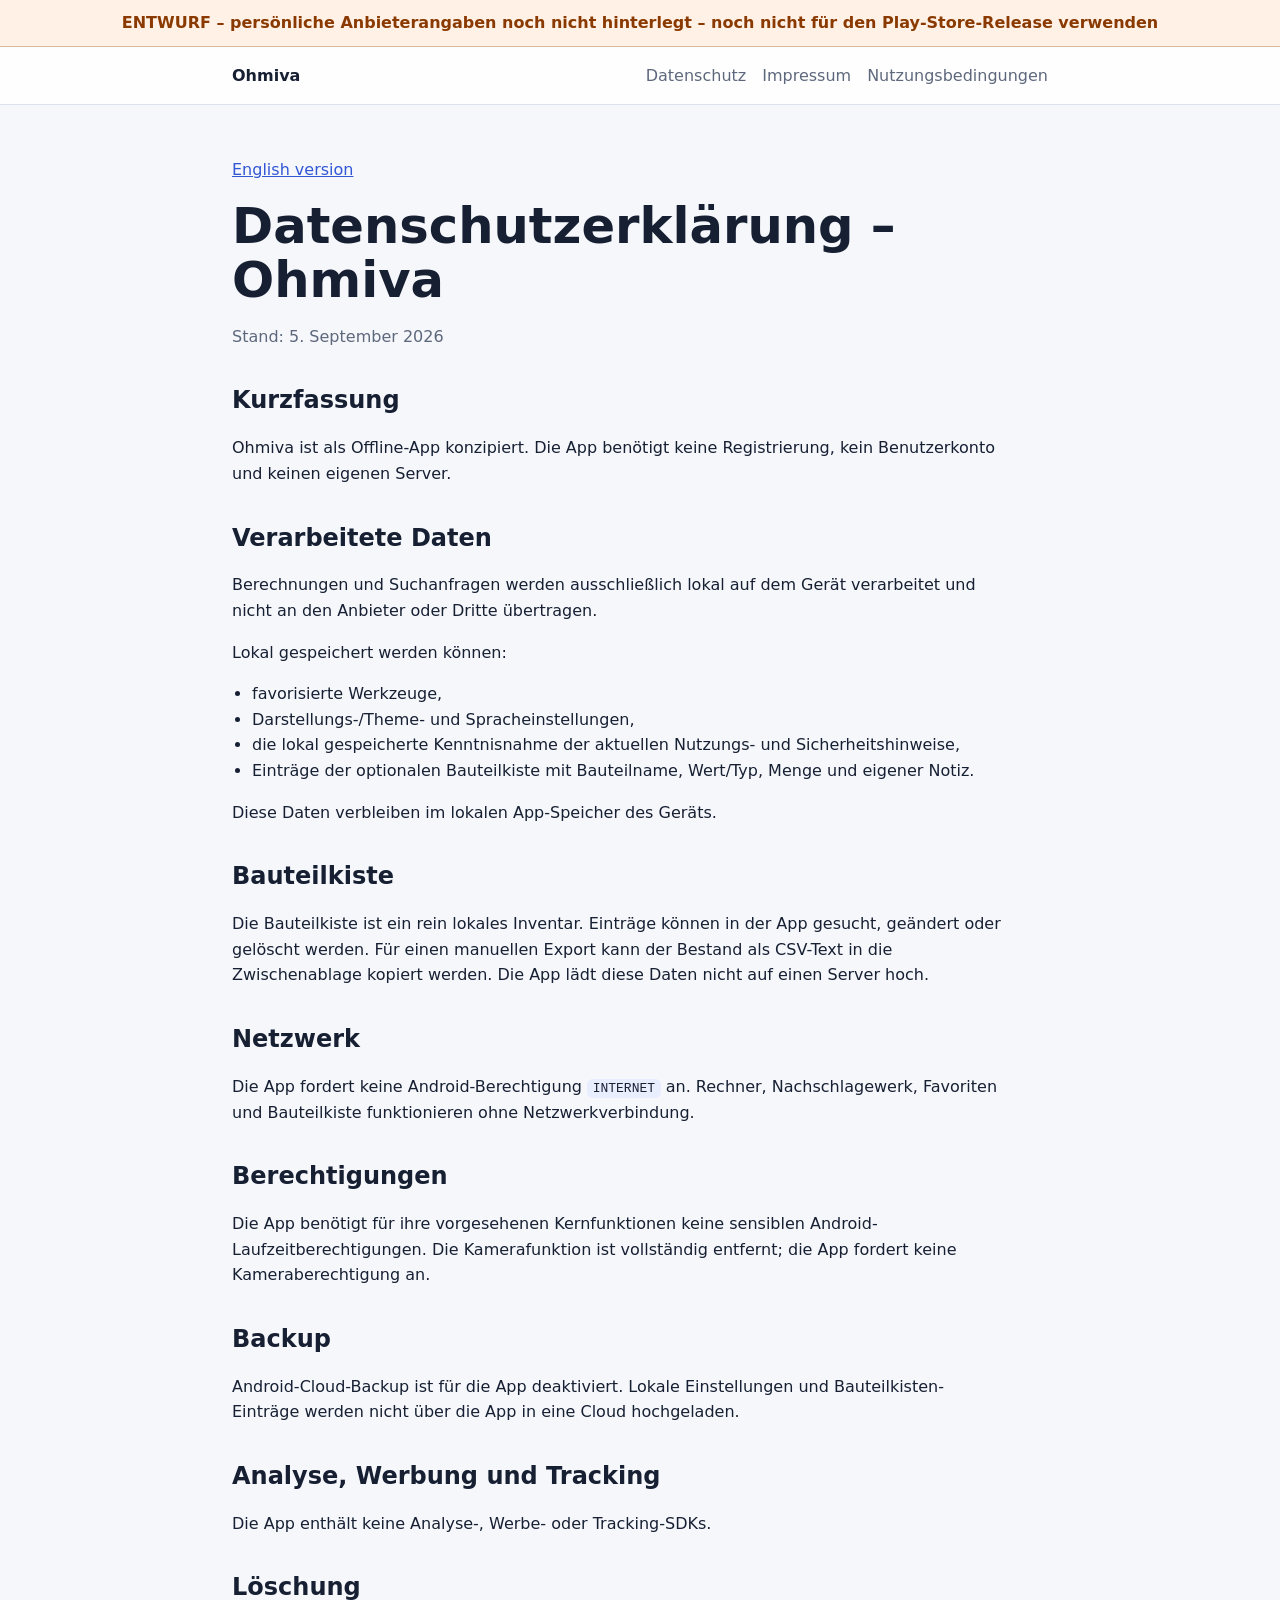
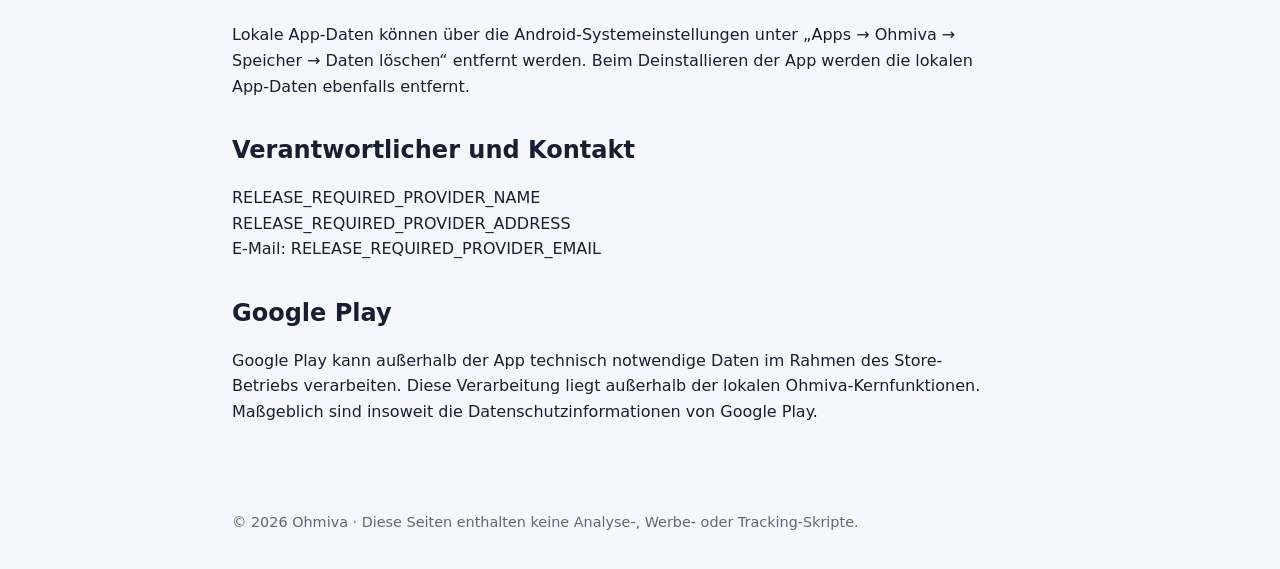
==== datenschutz.html @ b0561191 "Add German privacy page" ====
<!doctype html>
<html lang="de">
<head>
  <meta charset="utf-8">
  <meta name="viewport" content="width=device-width,initial-scale=1">
  <meta name="robots" content="noindex,nofollow">
  <meta name="color-scheme" content="light dark">
  <title>Datenschutzerklärung – Ohmiva</title>
  <link rel="stylesheet" href="styles.css">
</head>
<body>
<div class="draft">ENTWURF – persönliche Anbieterangaben noch nicht hinterlegt – noch nicht für den Play-Store-Release verwenden</div>
<header>
  <nav>
    <a class="brand" href="index.html">Ohmiva</a>
    <a href="datenschutz.html">Datenschutz</a>
    <a href="impressum.html">Impressum</a>
    <a href="nutzungsbedingungen.html">Nutzungsbedingungen</a>
  </nav>
</header>
<main>
  <p><a href="privacy.html">English version</a></p>
  <h1>Datenschutzerklärung – Ohmiva</h1>
  <p class="muted">Stand: 5. September 2026</p>

  <h2>Kurzfassung</h2>
  <p>Ohmiva ist als Offline-App konzipiert. Die App benötigt keine Registrierung, kein Benutzerkonto und keinen eigenen Server.</p>

  <h2>Verarbeitete Daten</h2>
  <p>Berechnungen und Suchanfragen werden ausschließlich lokal auf dem Gerät verarbeitet und nicht an den Anbieter oder Dritte übertragen.</p>
  <p>Lokal gespeichert werden können:</p>
  <ul>
    <li>favorisierte Werkzeuge,</li>
    <li>Darstellungs-/Theme- und Spracheinstellungen,</li>
    <li>die lokal gespeicherte Kenntnisnahme der aktuellen Nutzungs- und Sicherheitshinweise,</li>
    <li>Einträge der optionalen Bauteilkiste mit Bauteilname, Wert/Typ, Menge und eigener Notiz.</li>
  </ul>
  <p>Diese Daten verbleiben im lokalen App-Speicher des Geräts.</p>

  <h2>Bauteilkiste</h2>
  <p>Die Bauteilkiste ist ein rein lokales Inventar. Einträge können in der App gesucht, geändert oder gelöscht werden. Für einen manuellen Export kann der Bestand als CSV-Text in die Zwischenablage kopiert werden. Die App lädt diese Daten nicht auf einen Server hoch.</p>

  <h2>Netzwerk</h2>
  <p>Die App fordert keine Android-Berechtigung <code>INTERNET</code> an. Rechner, Nachschlagewerk, Favoriten und Bauteilkiste funktionieren ohne Netzwerkverbindung.</p>

  <h2>Berechtigungen</h2>
  <p>Die App benötigt für ihre vorgesehenen Kernfunktionen keine sensiblen Android-Laufzeitberechtigungen. Die Kamerafunktion ist vollständig entfernt; die App fordert keine Kameraberechtigung an.</p>

  <h2>Backup</h2>
  <p>Android-Cloud-Backup ist für die App deaktiviert. Lokale Einstellungen und Bauteilkisten-Einträge werden nicht über die App in eine Cloud hochgeladen.</p>

  <h2>Analyse, Werbung und Tracking</h2>
  <p>Die App enthält keine Analyse-, Werbe- oder Tracking-SDKs.</p>

  <h2>Löschung</h2>
  <p>Lokale App-Daten können über die Android-Systemeinstellungen unter „Apps → Ohmiva → Speicher → Daten löschen“ entfernt werden. Beim Deinstallieren der App werden die lokalen App-Daten ebenfalls entfernt.</p>

  <h2>Verantwortlicher und Kontakt</h2>
  <address>RELEASE_REQUIRED_PROVIDER_NAME
RELEASE_REQUIRED_PROVIDER_ADDRESS
E-Mail: RELEASE_REQUIRED_PROVIDER_EMAIL</address>

  <h2>Google Play</h2>
  <p>Google Play kann außerhalb der App technisch notwendige Daten im Rahmen des Store-Betriebs verarbeiten. Diese Verarbeitung liegt außerhalb der lokalen Ohmiva-Kernfunktionen. Maßgeblich sind insoweit die Datenschutzinformationen von Google Play.</p>
</main><footer>© 2026 Ohmiva · Diese Seiten enthalten keine Analyse-, Werbe- oder Tracking-Skripte.</footer>
</body>
</html>
---- styles.css ----
:root {
  color-scheme: light dark;
  --bg: #f5f7fb;
  --surface: #ffffff;
  --text: #172033;
  --muted: #5e687c;
  --border: #dce2ec;
  --brand: #3157d5;
  --brand-soft: #e9eeff;
  --warn: #8a3a00;
  --warn-bg: #fff1e6;
  --max: 860px;
}
@media (prefers-color-scheme: dark) {
  :root {
    --bg: #10131a;
    --surface: #181d27;
    --text: #edf1f7;
    --muted: #aeb8ca;
    --border: #303746;
    --brand: #9bb0ff;
    --brand-soft: #202a4b;
    --warn: #ffc08e;
    --warn-bg: #3a2418;
  }
}
* { box-sizing: border-box; }
html { font-family: Inter, ui-sans-serif, system-ui, -apple-system, BlinkMacSystemFont, "Segoe UI", sans-serif; line-height: 1.6; }
body { margin: 0; background: var(--bg); color: var(--text); }
header { border-bottom: 1px solid var(--border); background: color-mix(in srgb, var(--surface) 94%, transparent); }
nav { max-width: var(--max); margin: 0 auto; padding: 16px 22px; display: flex; gap: 16px; align-items: center; flex-wrap: wrap; }
.brand { font-weight: 800; text-decoration: none; color: var(--text); margin-right: auto; }
nav a { color: var(--muted); text-decoration: none; }
nav a:hover { color: var(--brand); }
main { max-width: var(--max); margin: 0 auto; padding: 36px 22px 70px; }
h1 { font-size: clamp(2rem, 5vw, 3.1rem); line-height: 1.1; margin: 0 0 14px; }
h2 { margin-top: 36px; line-height: 1.25; }
h3 { margin-top: 28px; }
p, li { max-width: 76ch; }
a { color: var(--brand); }
.card { background: var(--surface); border: 1px solid var(--border); border-radius: 20px; padding: 22px; margin: 18px 0; }
.grid { display: grid; gap: 16px; grid-template-columns: repeat(auto-fit, minmax(240px, 1fr)); }
.muted { color: var(--muted); }
.badge { display: inline-block; background: var(--brand-soft); color: var(--brand); padding: 5px 10px; border-radius: 999px; font-weight: 700; font-size: .85rem; }
.draft { background: var(--warn-bg); color: var(--warn); border-bottom: 1px solid color-mix(in srgb, var(--warn) 30%, transparent); text-align: center; padding: 10px 16px; font-weight: 750; }
footer { max-width: var(--max); margin: 0 auto; padding: 0 22px 36px; color: var(--muted); font-size: .9rem; }
code { background: var(--brand-soft); padding: .12rem .35rem; border-radius: .35rem; }
address { font-style: normal; white-space: pre-line; }
hr { border: 0; border-top: 1px solid var(--border); margin: 34px 0; }
.notice { border-left: 4px solid var(--brand); padding-left: 16px; }
ul { padding-left: 1.25rem; }
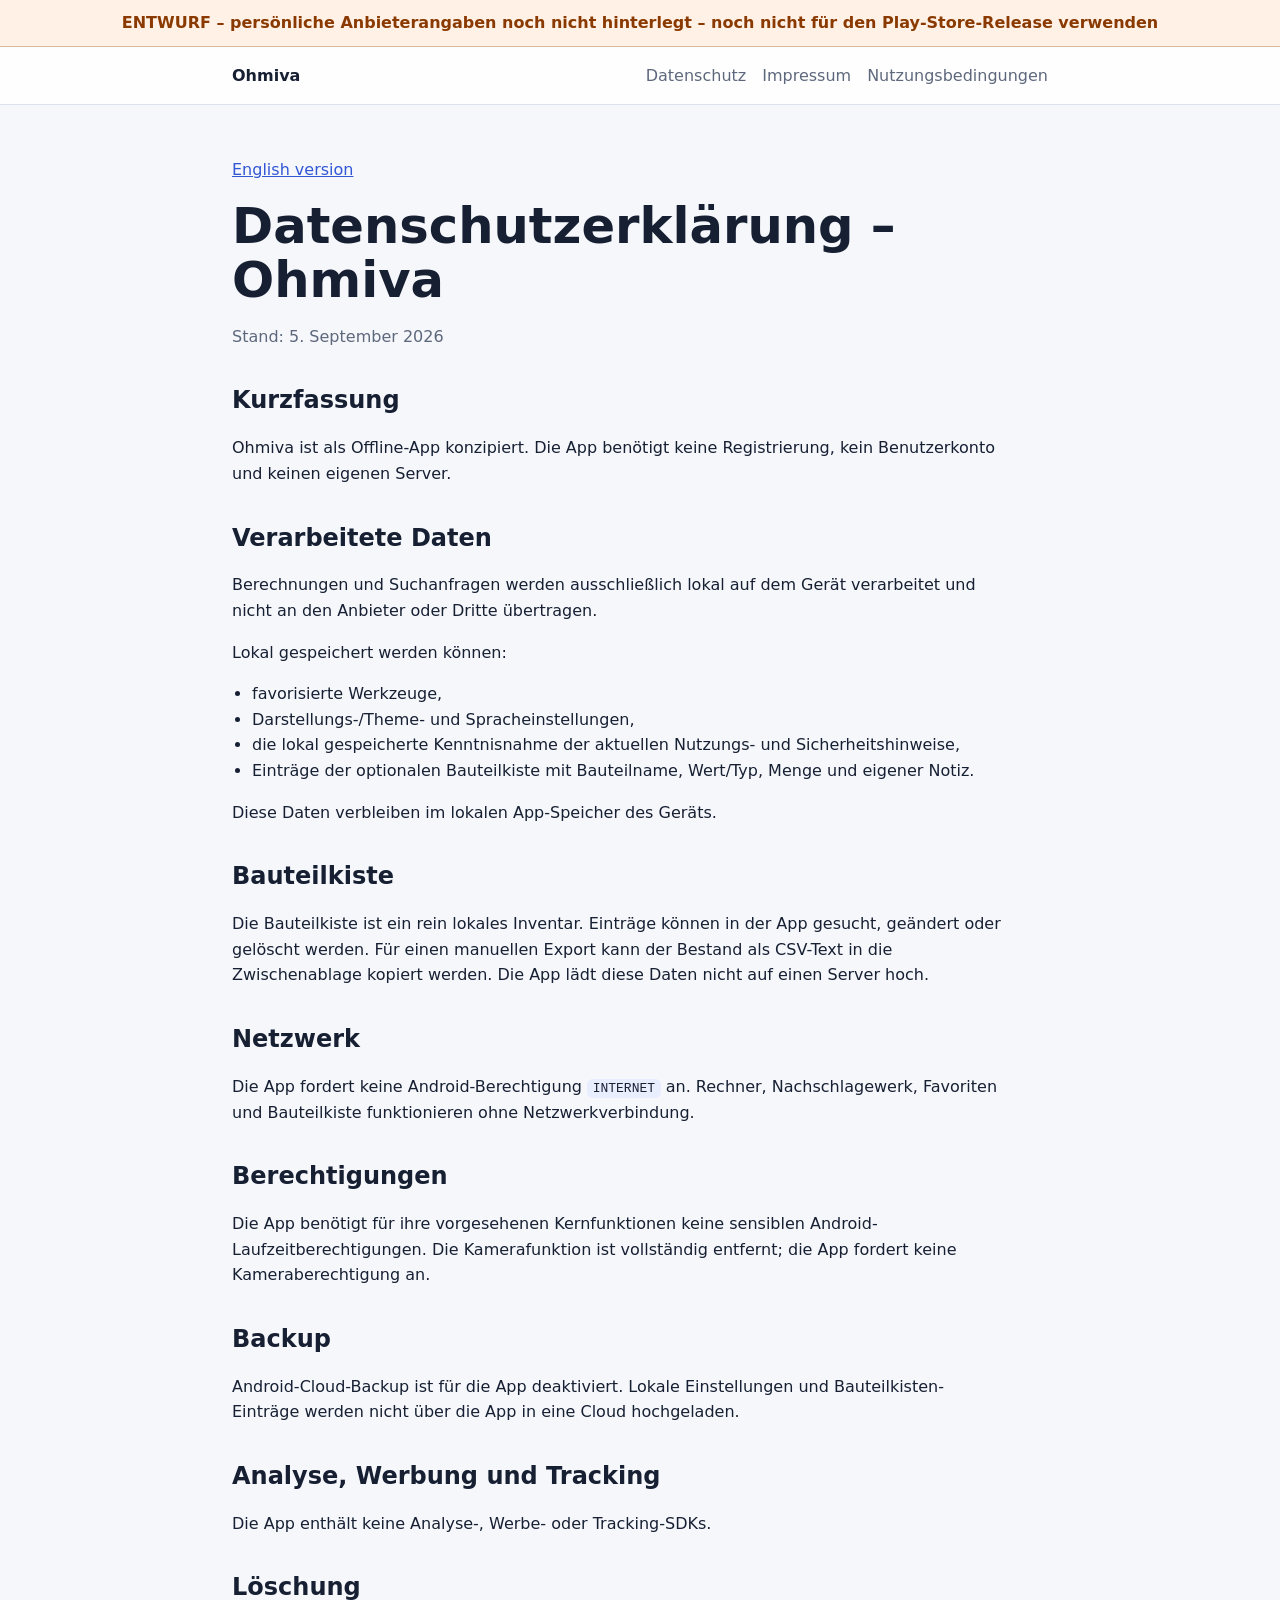
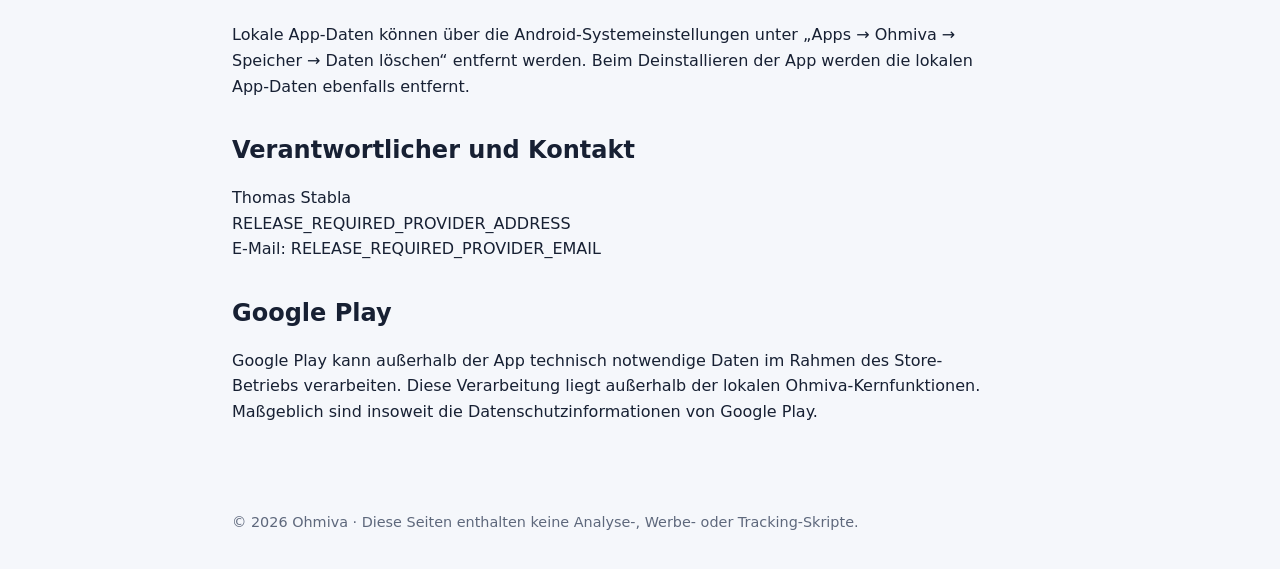
==== commit 39bf5ff9: "Set Ohmiva provider name" ====
--- a/datenschutz.html
+++ b/datenschutz.html
@@ -56,7 +56,7 @@
   <p>Lokale App-Daten können über die Android-Systemeinstellungen unter „Apps → Ohmiva → Speicher → Daten löschen“ entfernt werden. Beim Deinstallieren der App werden die lokalen App-Daten ebenfalls entfernt.</p>
 
   <h2>Verantwortlicher und Kontakt</h2>
-  <address>RELEASE_REQUIRED_PROVIDER_NAME
+  <address>Thomas Stabla
 RELEASE_REQUIRED_PROVIDER_ADDRESS
 E-Mail: RELEASE_REQUIRED_PROVIDER_EMAIL</address>
 
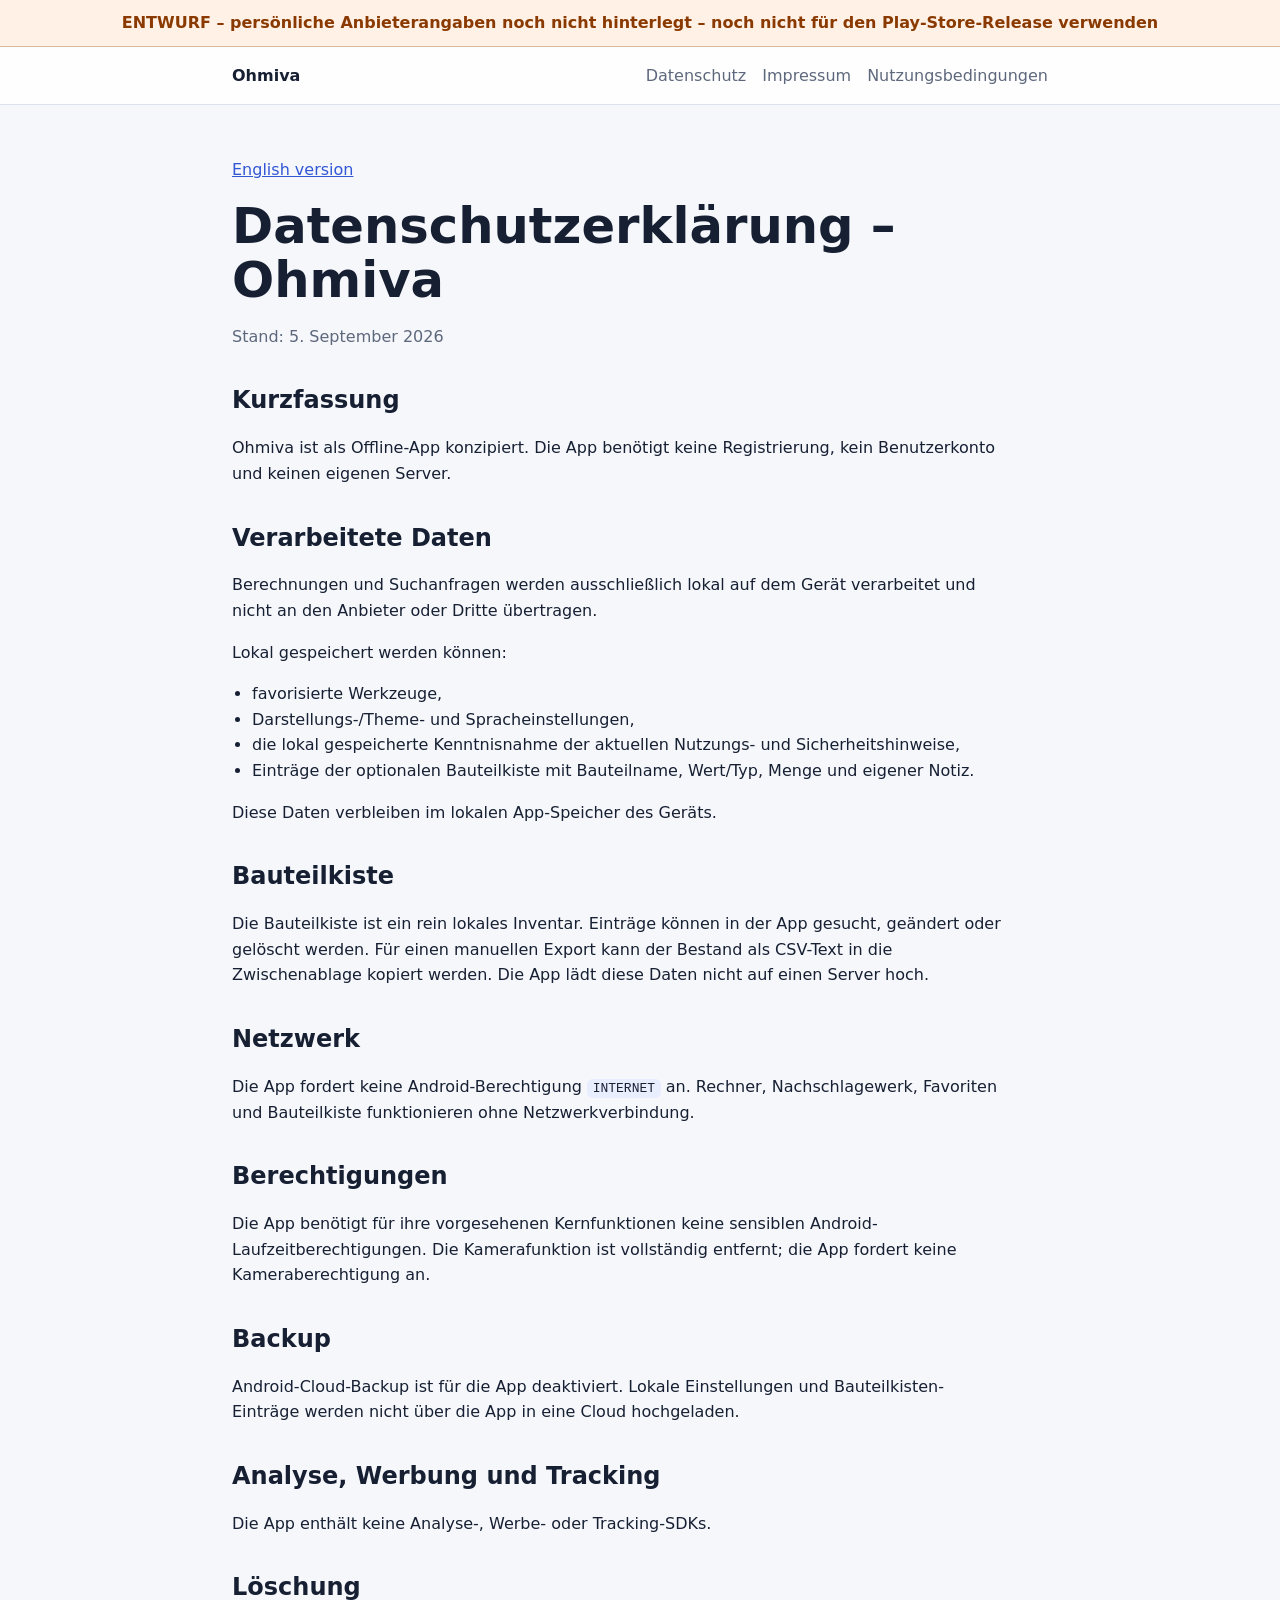
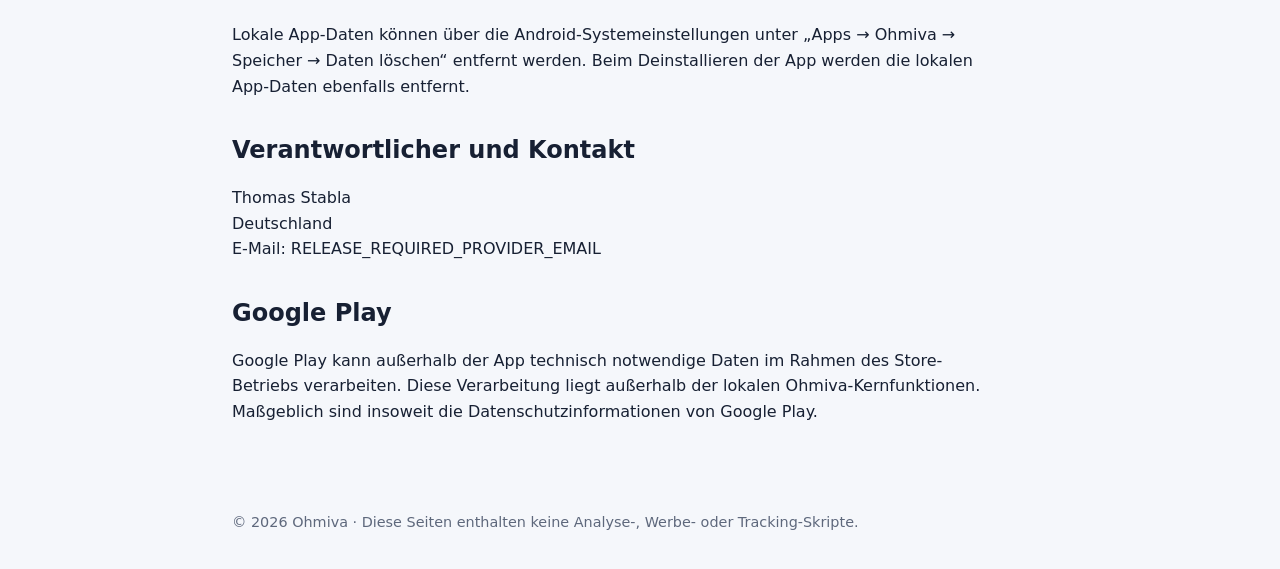
==== commit c95cfb70: "Adapt Ohmiva legal site for free non-monetized release" ====
--- a/datenschutz.html
+++ b/datenschutz.html
@@ -57,7 +57,7 @@
 
   <h2>Verantwortlicher und Kontakt</h2>
   <address>Thomas Stabla
-RELEASE_REQUIRED_PROVIDER_ADDRESS
+Deutschland
 E-Mail: RELEASE_REQUIRED_PROVIDER_EMAIL</address>
 
   <h2>Google Play</h2>
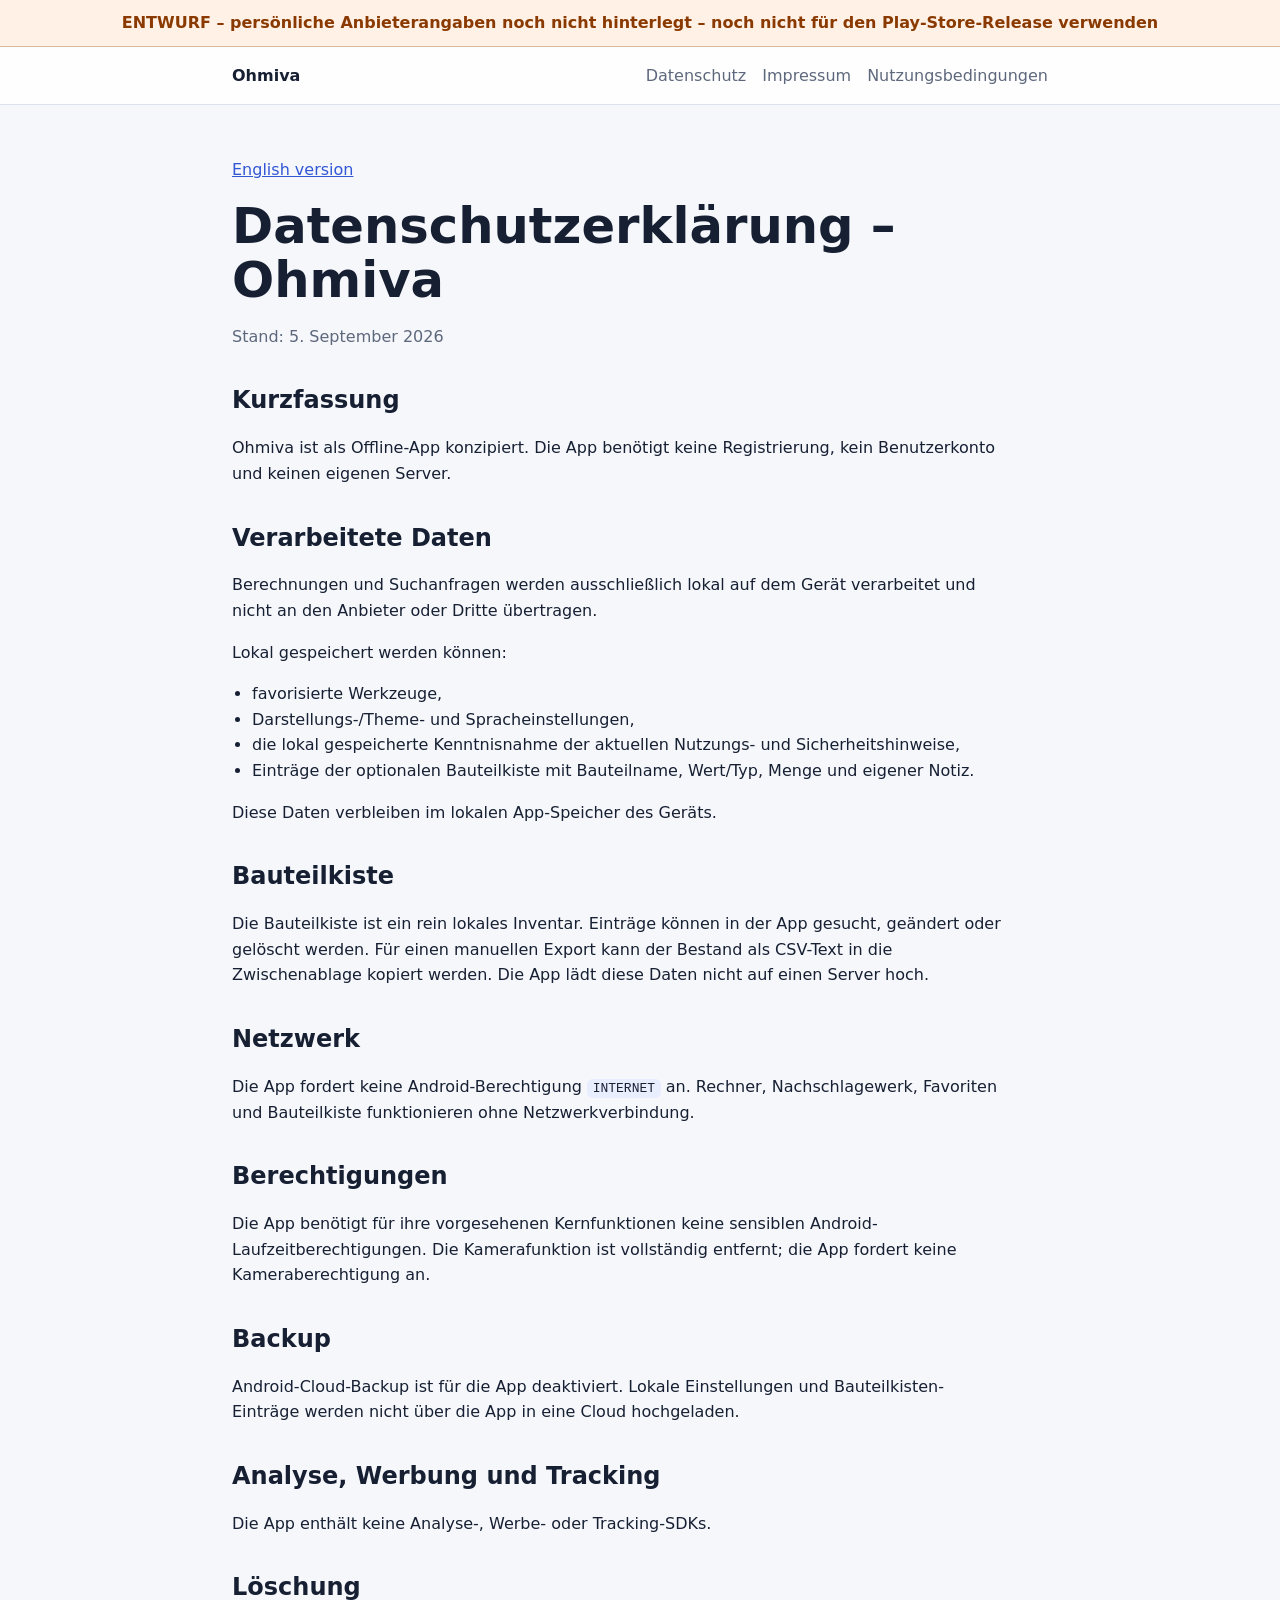
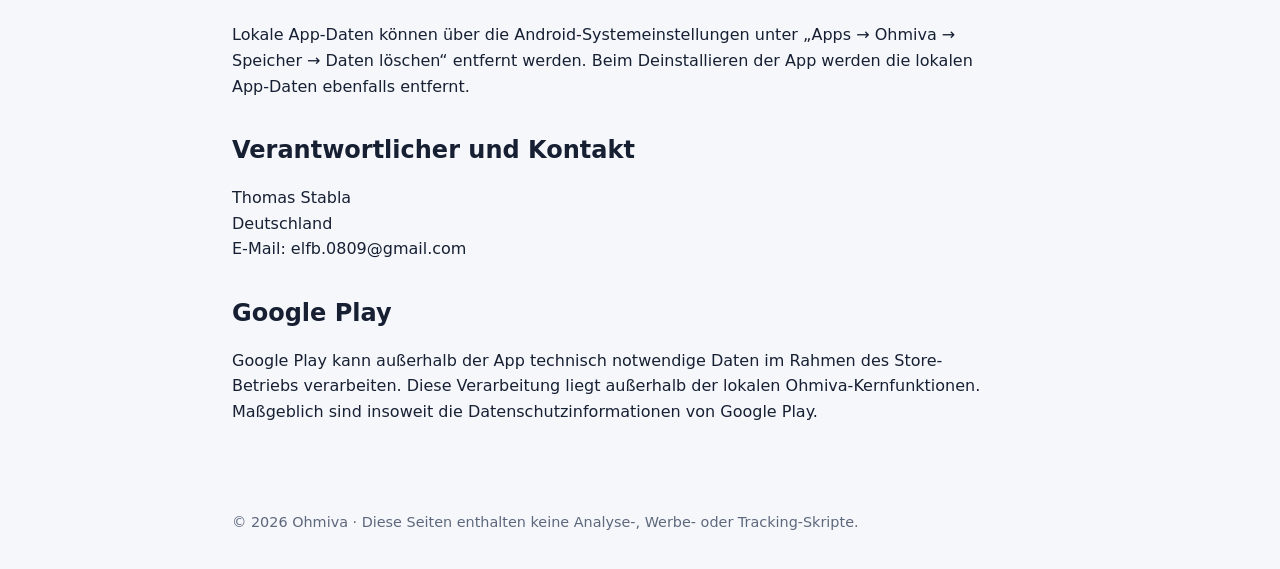
==== commit ffb9e3ea: "Set public Ohmiva developer email" ====
--- a/datenschutz.html
+++ b/datenschutz.html
@@ -58,7 +58,7 @@
   <h2>Verantwortlicher und Kontakt</h2>
   <address>Thomas Stabla
 Deutschland
-E-Mail: RELEASE_REQUIRED_PROVIDER_EMAIL</address>
+E-Mail: elfb.0809@gmail.com</address>
 
   <h2>Google Play</h2>
   <p>Google Play kann außerhalb der App technisch notwendige Daten im Rahmen des Store-Betriebs verarbeiten. Diese Verarbeitung liegt außerhalb der lokalen Ohmiva-Kernfunktionen. Maßgeblich sind insoweit die Datenschutzinformationen von Google Play.</p>
